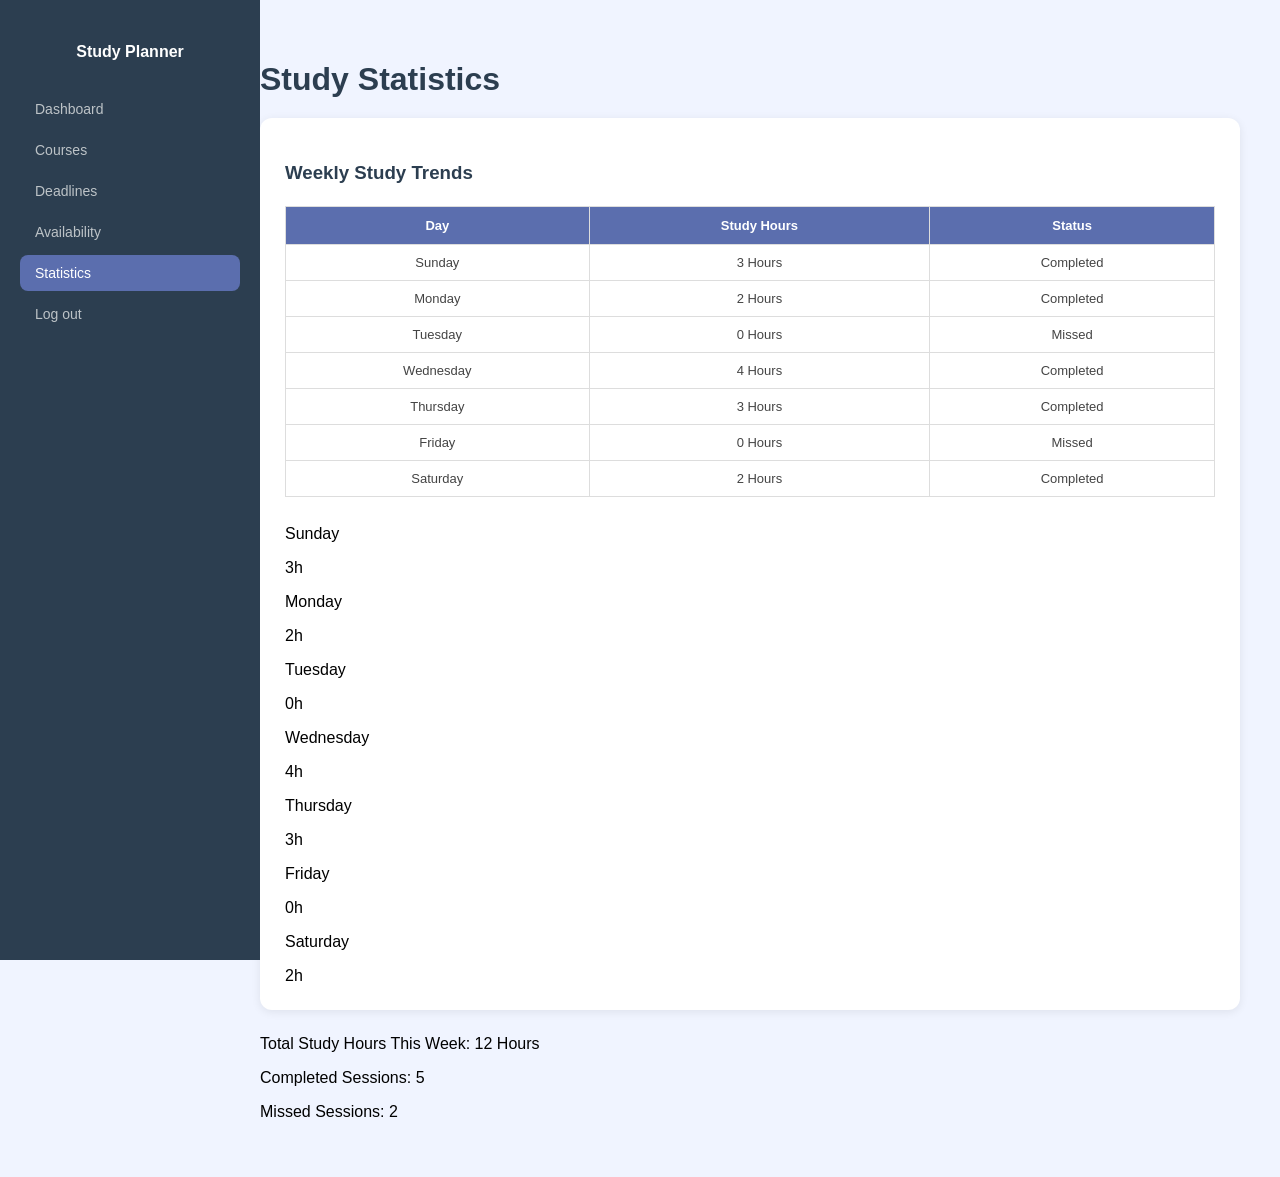
==== statistics.html @ 8015b7f6 "Add files via upload" ====
<!DOCTYPE html>
<html>
<head>
<title>Statistics</title>
<link rel="stylesheet" href="style.css">
</head>

<body>

<div class="sidebar">
<h2>Study Planner</h2>
<a href="dashboard.html">Dashboard</a>
<a href="courses.html">Courses</a>
<a href="deadlines.html">Deadlines</a>
<a href="availability.html">Availability</a>
<a href="statistics.html" class="active">Statistics</a>
<a href="index.html">Log out</a>
</div>

<div class="main">

<h1>Study Statistics</h1>

<div class="card">
  <h3>Weekly Study Trends</h3>

  <table>
    <tr>
      <th>Day</th>
      <th>Study Hours</th>
      <th>Status</th>
    </tr>
    <tr>
      <td>Sunday</td>
      <td>3 Hours</td>
      <td>Completed</td>
    </tr>
    <tr>
      <td>Monday</td>
      <td>2 Hours</td>
      <td>Completed</td>
    </tr>
    <tr>
      <td>Tuesday</td>
      <td>0 Hours</td>
      <td>Missed</td>
    </tr>
    <tr>
      <td>Wednesday</td>
      <td>4 Hours</td>
      <td>Completed</td>
    </tr>
    <tr>
      <td>Thursday</td>
      <td>3 Hours</td>
      <td>Completed</td>
    </tr>
    <tr>
      <td>Friday</td>
      <td>0 Hours</td>
      <td>Missed</td>
    </tr>
    <tr>
      <td>Saturday</td>
      <td>2 Hours</td>
      <td>Completed</td>
    </tr>
  </table>

  
  <div class="chart">

    <div class="row">
      <p>Sunday</p>
      <div class="bar sun">3h</div>
    </div>

    <div class="row">
      <p>Monday</p>
      <div class="bar mon">2h</div>
    </div>

    <div class="row">
      <p>Tuesday</p>
      <div class="bar tue">0h</div>
    </div>

    <div class="row">
      <p>Wednesday</p>
      <div class="bar wed">4h</div>
    </div>

    <div class="row">
      <p>Thursday</p>
      <div class="bar thu">3h</div>
    </div>

    <div class="row">
      <p>Friday</p>
      <div class="bar fri">0h</div>
    </div>

    <div class="row">
      <p>Saturday</p>
      <div class="bar sat">2h</div>
    </div>

  </div>

</div>

<p>Total Study Hours This Week: 12 Hours</p>
<p>Completed Sessions: 5</p>
<p>Missed Sessions: 2</p>

</div>

</body>
</html>
---- style.css ----
body {
  background: #f0f4ff;
  font-family: 'Poppins', sans-serif;
  display: flex;
  margin: 0;
  min-height: 100vh;
}

h1 {
  color: #2c3e50;
  margin-bottom: 20px;
}

h3 {
  color: #2c3e50;
  margin-bottom: 10px;
}

.card {
  background: white;
  padding: 25px;
  border-radius: 12px;
  box-shadow: 0 2px 10px rgba(0,0,0,0.08);
  display: flex;
  flex-direction: column;
  gap: 12px;
  margin-bottom: 25px;
}

label {
  font-size: 13px;
  color: #555;
  font-weight: 500;
}

input, select {
  padding: 10px 14px;
  border: 1px solid #ddd;
  border-radius: 8px;
  font-size: 14px;
  font-family: 'Poppins', sans-serif;
  outline: none;
}

input:focus, select:focus {
  border-color: #5b6eae;
}

table {
  width: 100%;
  border-collapse: collapse;
}

table, th, td {
  border: 1px solid #ddd;
}

th {
  background: #5b6eae;
  color: white;
  padding: 11px;
  font-size: 13px;
  text-align: center;
}

td {
  padding: 10px;
  text-align: center;
  font-size: 13px;
  color: #444;
}

button {
  padding: 10px 20px;
  border: none;
  border-radius: 8px;
  font-size: 14px;
  font-family: 'Poppins', sans-serif;
  cursor: pointer;
  background: #5b6eae;
  color: white;
}

button:hover {
  opacity: 0.9;
}

button.delete {
  background: #e74c3c;
  padding: 6px 14px;
  font-size: 12px;
}

button.edit {
  background: #3498db;
  padding: 6px 14px;
  font-size: 12px;
}

/* Sidebar */
.sidebar {
  width: 220px;
  background: #2c3e50;
  min-height: 100vh;
  padding: 30px 20px;
  position: fixed;
  top: 0;
  left: 0;
}

.sidebar h2 {
  color: white;
  font-size: 16px;
  margin-bottom: 30px;
  text-align: center;
}

.sidebar a {
  display: block;
  color: #bdc3c7;
  text-decoration: none;
  padding: 10px 15px;
  border-radius: 8px;
  font-size: 14px;
  margin-bottom: 5px;
}

.sidebar a:hover {
  background: #3d5166;
  color: white;
}

.sidebar a.active {
  background: #5b6eae;
  color: white;
}


.main {
  margin-left: 220px;
  padding: 40px;
  flex: 1;
}

/* Dashboard cards */
.cards-row {
  display: grid;
  grid-template-columns: 1fr 1fr;
  gap: 20px;
}

/* Login */
body.auth-page {
  justify-content: center;
  align-items: center;
}

.container {
  width: 800px;
  background: white;
  border-radius: 16px;
  box-shadow: 0 5px 30px rgba(0,0,0,0.1);
  display: flex;
  overflow: hidden;
}

.form-box {
  flex: 1;
  padding: 45px;
  display: flex;
  flex-direction: column;
  gap: 14px;
  justify-content: center;
}

.form-box h2 {
  color: #2c3e50;
  font-size: 22px;
  margin-bottom: 5px;
}

.form-box p {
  font-size: 13px;
  color: #888;
  text-align: center;
}

.form-box a {
  color: #5b6eae;
  text-decoration: none;
  font-weight: 600;
}

.side {
  width: 280px;
  background: #5b6eae;
  display: flex;
  align-items: center;
  justify-content: center;
  padding: 35px;
}

.side .text {
  text-align: center;
  color: white;
}

.side .text h2 {
  font-size: 20px;
  margin-bottom: 10px;
}

.side .text p {
  font-size: 13px;
  opacity: 0.9;
  line-height: 1.6;
}


#emptyMsg {
  text-align: center;
  color: #aaa;
  font-size: 13px;
  padding: 15px;
  display: none;
}
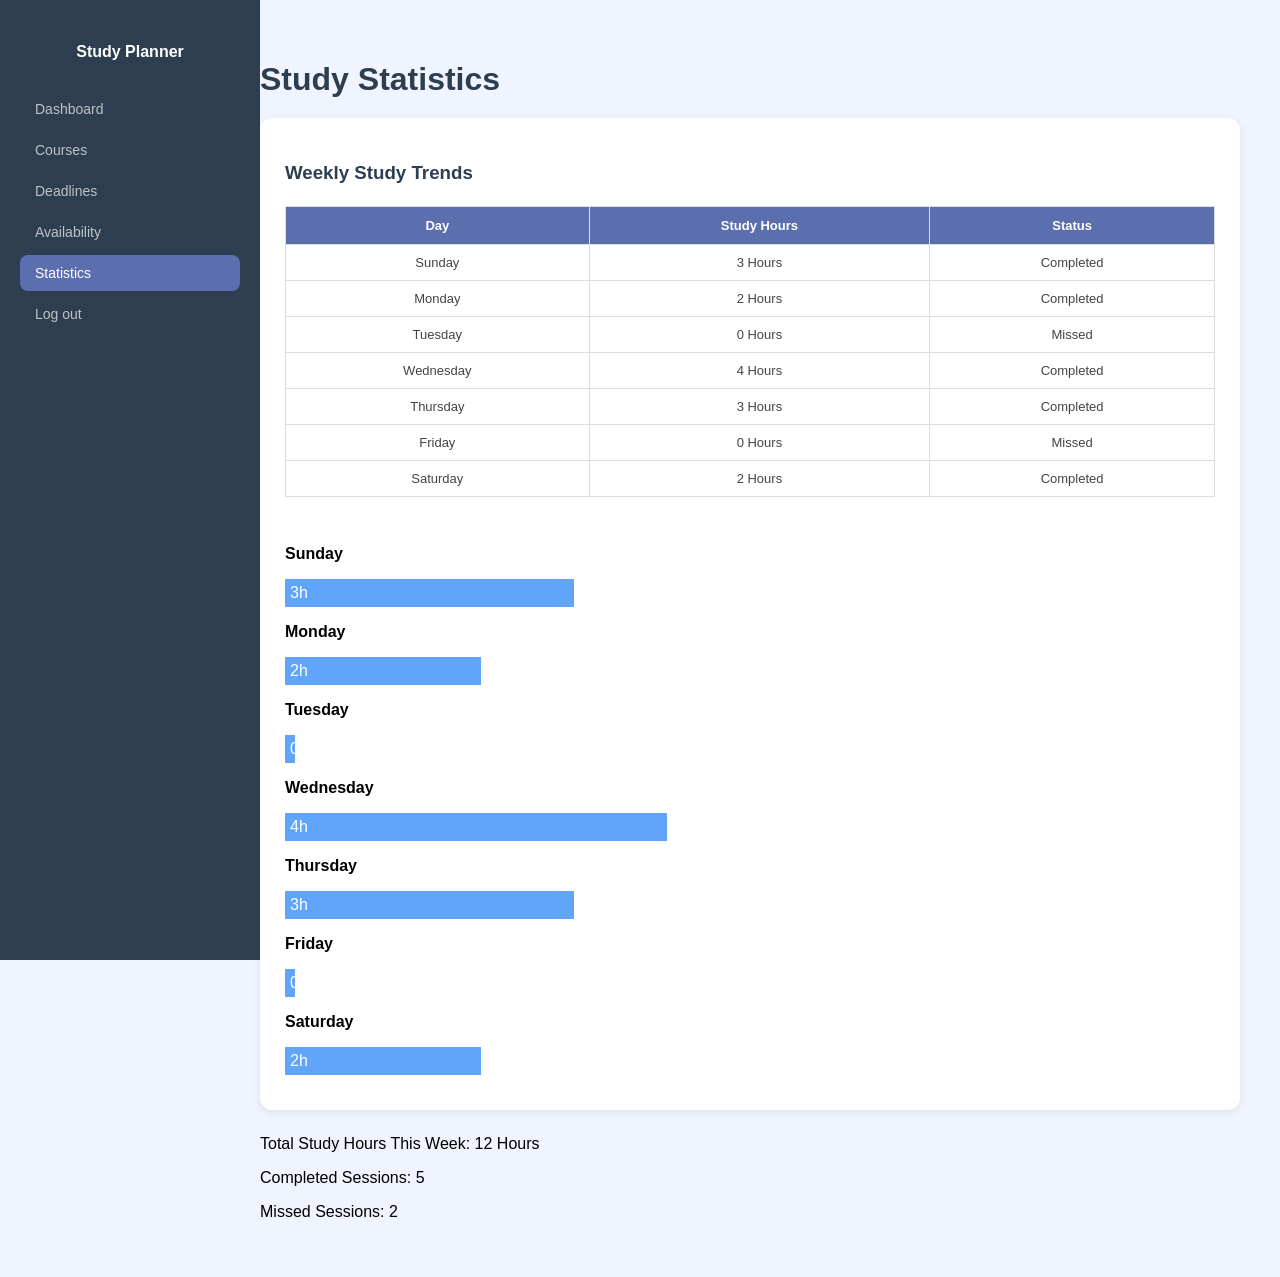
==== commit 936228da: "Update statistics.html" ====
--- a/statistics.html
+++ b/statistics.html
@@ -2,7 +2,7 @@
 <html>
 <head>
 <title>Statistics</title>
-<link rel="stylesheet" href="style.css">
+<link rel="stylesheet" href="style_statistics.css">
 </head>
 
 <body>
--- a/style_statistics.css
+++ b/style_statistics.css
@@ -0,0 +1,258 @@
+body {
+  background: #f0f4ff;
+  font-family: 'Poppins', sans-serif;
+  display: flex;
+  margin: 0;
+  min-height: 100vh;
+}
+
+h1 {
+  color: #2c3e50;
+  margin-bottom: 20px;
+}
+
+h3 {
+  color: #2c3e50;
+  margin-bottom: 10px;
+}
+
+
+
+.chart {
+  margin-top: 20px;
+}
+
+.row {
+  margin-bottom: 10px;
+}
+
+.row p {
+  font-weight: bold;
+}
+
+.bar {
+  background-color: #60a5fa;
+  color: white;
+  padding: 5px;
+}
+
+.sun { width: 30%; }
+.mon { width: 20%; }
+.tue { width: 0%; }
+.wed { width: 40%; }
+.thu { width: 30%; }
+.fri { width: 0%; }
+.sat { width: 20%; }
+
+
+
+
+
+.card {
+  background: white;
+  padding: 25px;
+  border-radius: 12px;
+  box-shadow: 0 2px 10px rgba(0,0,0,0.08);
+  display: flex;
+  flex-direction: column;
+  gap: 12px;
+  margin-bottom: 25px;
+}
+
+label {
+  font-size: 13px;
+  color: #555;
+  font-weight: 500;
+}
+
+input, select {
+  padding: 10px 14px;
+  border: 1px solid #ddd;
+  border-radius: 8px;
+  font-size: 14px;
+  font-family: 'Poppins', sans-serif;
+  outline: none;
+}
+
+input:focus, select:focus {
+  border-color: #5b6eae;
+}
+
+table {
+  width: 100%;
+  border-collapse: collapse;
+}
+
+table, th, td {
+  border: 1px solid #ddd;
+}
+
+th {
+  background: #5b6eae;
+  color: white;
+  padding: 11px;
+  font-size: 13px;
+  text-align: center;
+}
+
+td {
+  padding: 10px;
+  text-align: center;
+  font-size: 13px;
+  color: #444;
+}
+
+button {
+  padding: 10px 20px;
+  border: none;
+  border-radius: 8px;
+  font-size: 14px;
+  font-family: 'Poppins', sans-serif;
+  cursor: pointer;
+  background: #5b6eae;
+  color: white;
+}
+
+button:hover {
+  opacity: 0.9;
+}
+
+button.delete {
+  background: #e74c3c;
+  padding: 6px 14px;
+  font-size: 12px;
+}
+
+button.edit {
+  background: #3498db;
+  padding: 6px 14px;
+  font-size: 12px;
+}
+
+/* Sidebar */
+.sidebar {
+  width: 220px;
+  background: #2c3e50;
+  min-height: 100vh;
+  padding: 30px 20px;
+  position: fixed;
+  top: 0;
+  left: 0;
+}
+
+.sidebar h2 {
+  color: white;
+  font-size: 16px;
+  margin-bottom: 30px;
+  text-align: center;
+}
+
+.sidebar a {
+  display: block;
+  color: #bdc3c7;
+  text-decoration: none;
+  padding: 10px 15px;
+  border-radius: 8px;
+  font-size: 14px;
+  margin-bottom: 5px;
+}
+
+.sidebar a:hover {
+  background: #3d5166;
+  color: white;
+}
+
+.sidebar a.active {
+  background: #5b6eae;
+  color: white;
+}
+
+
+.main {
+  margin-left: 220px;
+  padding: 40px;
+  flex: 1;
+}
+
+/* Dashboard cards */
+.cards-row {
+  display: grid;
+  grid-template-columns: 1fr 1fr;
+  gap: 20px;
+}
+
+/* Login */
+body.auth-page {
+  justify-content: center;
+  align-items: center;
+}
+
+.container {
+  width: 800px;
+  background: white;
+  border-radius: 16px;
+  box-shadow: 0 5px 30px rgba(0,0,0,0.1);
+  display: flex;
+  overflow: hidden;
+}
+
+.form-box {
+  flex: 1;
+  padding: 45px;
+  display: flex;
+  flex-direction: column;
+  gap: 14px;
+  justify-content: center;
+}
+
+.form-box h2 {
+  color: #2c3e50;
+  font-size: 22px;
+  margin-bottom: 5px;
+}
+
+.form-box p {
+  font-size: 13px;
+  color: #888;
+  text-align: center;
+}
+
+.form-box a {
+  color: #5b6eae;
+  text-decoration: none;
+  font-weight: 600;
+}
+
+.side {
+  width: 280px;
+  background: #5b6eae;
+  display: flex;
+  align-items: center;
+  justify-content: center;
+  padding: 35px;
+}
+
+.side .text {
+  text-align: center;
+  color: white;
+}
+
+.side .text h2 {
+  font-size: 20px;
+  margin-bottom: 10px;
+}
+
+.side .text p {
+  font-size: 13px;
+  opacity: 0.9;
+  line-height: 1.6;
+}
+
+
+#emptyMsg {
+  text-align: center;
+  color: #aaa;
+  font-size: 13px;
+  padding: 15px;
+  display: none;
+}
